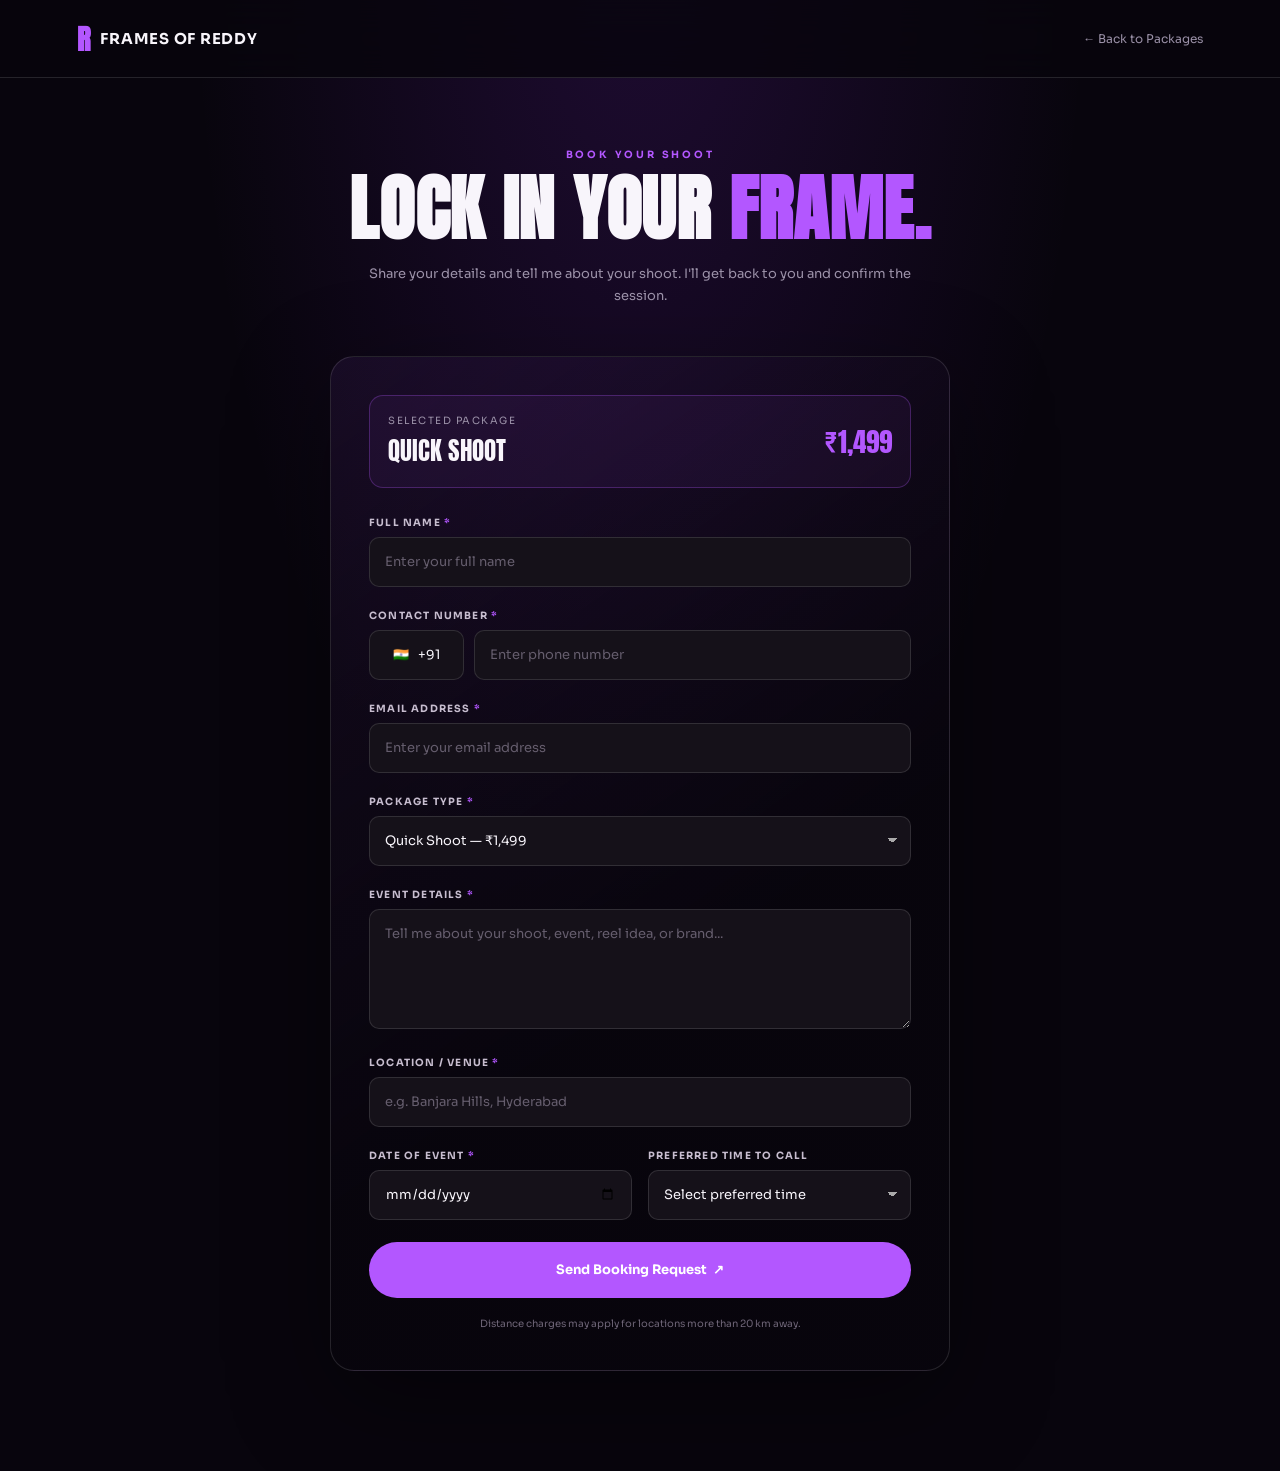
==== booking.html @ 214ef403 "Add files via upload" ====
<!DOCTYPE html>
<html lang="en">

<head>

  <meta charset="UTF-8">

  <meta
    name="viewport"
    content="width=device-width, initial-scale=1.0"
  >

  <title>Book Your Shoot — Frames of Reddy</title>

  <link rel="preconnect" href="https://fonts.googleapis.com">

  <link rel="preconnect" href="https://fonts.gstatic.com" crossorigin>

  <link
    href="https://fonts.googleapis.com/css2?family=Anton&family=Sora:wght@300;400;500;600;700&display=swap"
    rel="stylesheet"
  >


  <style>

    :root{
      --bg:#08050d;
      --card:#0d0913;
      --card2:#120c1b;

      --white:#f8f5fb;

      --muted:#9b91a8;

      --line:rgba(255,255,255,.12);

      --violet:#8a2be2;
      --violet-bright:#b357ff;

      --lilac:#d7b5ff;
    }


    *{
      box-sizing:border-box;
      margin:0;
      padding:0;
    }


    html{
      scroll-behavior:smooth;
    }


    body{
      min-height:100vh;

      background:
        radial-gradient(
          ellipse at 50% -10%,
          rgba(138,43,226,.18),
          transparent 50%
        ),
        var(--bg);

      color:var(--white);

      font-family:'Sora',sans-serif;

      -webkit-font-smoothing:antialiased;
    }


    /* ---------- HEADER ---------- */

    header{
      height:78px;

      display:flex;
      align-items:center;
      justify-content:space-between;

      padding:0 6vw;

      border-bottom:1px solid var(--line);

      background:rgba(8,5,13,.82);

      backdrop-filter:blur(18px);

      position:sticky;
      top:0;
      z-index:20;
    }


    .brand{
      display:flex;
      align-items:center;
      gap:10px;

      text-decoration:none;

      color:var(--white);

      font-weight:700;
      letter-spacing:.04em;
    }


    .brand-mark{
      font-family:'Anton',sans-serif;

      font-size:28px;

      color:var(--violet-bright);
    }


    .brand-name{
      font-size:15px;
      letter-spacing:.05em;
    }


    .back{
      color:var(--muted);

      text-decoration:none;

      font-size:12px;

      transition:.25s ease;
    }


    .back:hover{
      color:var(--white);
    }


    /* ---------- MAIN ---------- */

    main{
      width:min(900px,92%);

      margin:0 auto;

      padding:70px 0 100px;
    }


    .booking-heading{
      text-align:center;

      margin-bottom:48px;
    }


    .eyebrow{
      display:block;

      margin-bottom:14px;

      color:var(--violet-bright);

      font-size:10px;
      font-weight:700;

      letter-spacing:.28em;

      text-transform:uppercase;
    }


    h1{
      font-family:'Anton',sans-serif;

      font-size:clamp(46px,7vw,72px);

      line-height:.95;

      letter-spacing:.01em;

      text-transform:uppercase;
    }


    h1 em{
      color:var(--violet-bright);

      font-style:normal;
    }


    .booking-sub{
      max-width:580px;

      margin:20px auto 0;

      color:var(--muted);

      font-size:13px;

      line-height:1.7;
    }


    /* ---------- FORM CARD ---------- */

    .booking-card{

      width:min(620px,100%);

      margin:0 auto;

      padding:38px;

      border:1px solid var(--line);

      border-radius:24px;

      background:
        linear-gradient(
          145deg,
          rgba(179,87,255,.07),
          rgba(8,5,13,.95) 60%
        );

      box-shadow:
        0 30px 100px rgba(0,0,0,.4);
    }


    /* ---------- FORM ---------- */

    .form-group{
      margin-bottom:22px;
    }


    .form-label{
      display:block;

      margin-bottom:8px;

      color:#c7bdcf;

      font-size:10px;

      font-weight:700;

      letter-spacing:.12em;

      text-transform:uppercase;
    }


    .required{
      color:var(--violet-bright);
    }


    input,
    select,
    textarea{

      width:100%;

      border:1px solid rgba(255,255,255,.12);

      border-radius:10px;

      outline:none;

      background:#151119;

      color:var(--white);

      font-family:'Sora',sans-serif;

      font-size:13px;

      transition:
        border-color .25s ease,
        box-shadow .25s ease;
    }


    input,
    select{
      height:50px;

      padding:0 15px;
    }


    textarea{
      min-height:120px;

      padding:15px;

      resize:vertical;
    }


    input::placeholder,
    textarea::placeholder{
      color:#655d6d;
    }


    input:focus,
    select:focus,
    textarea:focus{
      border-color:var(--violet-bright);

      box-shadow:
        0 0 0 3px rgba(179,87,255,.08);
    }


    select{
      appearance:none;

      cursor:pointer;

      background-image:
        linear-gradient(45deg,transparent 50%,#aaa 50%),
        linear-gradient(135deg,#aaa 50%,transparent 50%);

      background-position:
        calc(100% - 18px) 21px,
        calc(100% - 13px) 21px;

      background-size:
        5px 5px,
        5px 5px;

      background-repeat:no-repeat;
    }


    /* ---------- PHONE ---------- */

    .phone-row{
      display:grid;

      grid-template-columns:95px 1fr;

      gap:10px;
    }


    .country-code{
      display:flex;

      align-items:center;
      justify-content:center;

      border:1px solid rgba(255,255,255,.12);

      border-radius:10px;

      background:#151119;

      color:var(--white);

      font-size:13px;
    }


    /* ---------- TWO COLUMNS ---------- */

    .two-col{

      display:grid;

      grid-template-columns:1fr 1fr;

      gap:16px;
    }


    /* ---------- PACKAGE SUMMARY ---------- */

    .package-summary{

      display:flex;

      align-items:center;

      justify-content:space-between;

      gap:20px;

      padding:18px;

      margin-bottom:28px;

      border:1px solid rgba(179,87,255,.28);

      border-radius:14px;

      background:rgba(179,87,255,.06);
    }


    .package-summary-label{

      color:var(--muted);

      font-size:10px;

      text-transform:uppercase;

      letter-spacing:.15em;
    }


    .package-summary-name{

      margin-top:5px;

      font-family:'Anton',sans-serif;

      font-size:25px;

      text-transform:uppercase;
    }


    .package-summary-price{

      color:var(--violet-bright);

      font-family:'Anton',sans-serif;

      font-size:27px;

      white-space:nowrap;
    }


    /* ---------- BUTTON ---------- */

    .submit-button{

      width:100%;

      height:56px;

      border:0;

      border-radius:999px;

      background:var(--violet-bright);

      color:#fff;

      font-family:'Sora',sans-serif;

      font-size:13px;

      font-weight:700;

      cursor:pointer;

      transition:
        transform .25s ease,
        box-shadow .25s ease,
        background .25s ease;
    }


    .submit-button:hover{

      transform:translateY(-2px);

      background:#c477ff;

      box-shadow:
        0 10px 35px rgba(179,87,255,.28);
    }


    .form-note{

      margin-top:18px;

      text-align:center;

      color:#6e6577;

      font-size:10px;

      line-height:1.6;
    }


    /* ---------- SUCCESS ---------- */

    .success{

      display:none;

      text-align:center;

      padding:30px 10px 10px;
    }


    .success-icon{

      width:60px;
      height:60px;

      margin:0 auto 20px;

      display:flex;

      align-items:center;
      justify-content:center;

      border-radius:50%;

      background:rgba(179,87,255,.12);

      border:1px solid var(--violet-bright);

      color:var(--violet-bright);

      font-size:24px;
    }


    .success h2{

      font-family:'Anton',sans-serif;

      font-size:36px;

      text-transform:uppercase;
    }


    .success p{

      max-width:430px;

      margin:12px auto 0;

      color:var(--muted);

      font-size:13px;

      line-height:1.7;
    }


    /* ---------- MOBILE ---------- */

    @media(max-width:650px){

      header{
        padding:0 5%;
      }


      main{
        padding:50px 0 70px;
      }


      .booking-card{
        padding:25px 20px;
      }


      .two-col{
        grid-template-columns:1fr;

        gap:0;
      }


      .phone-row{
        grid-template-columns:82px 1fr;
      }


      .package-summary{
        align-items:flex-start;

        flex-direction:column;

        gap:8px;
      }


      .package-summary-price{
        font-size:25px;
      }

    }

  </style>

</head>


<body>


  <!-- HEADER -->

  <header>

    <a href="index.html" class="brand">

      <span class="brand-mark">R</span>

      <span class="brand-name">
        FRAMES OF REDDY
      </span>

    </a>


    <a href="index.html#packages" class="back">
      ← Back to Packages
    </a>

  </header>



  <!-- MAIN -->

  <main>


    <div class="booking-heading">

      <span class="eyebrow">
        Book Your Shoot
      </span>

      <h1>
        Lock in your <em>frame.</em>
      </h1>

      <p class="booking-sub">
        Share your details and tell me about your shoot.
        I'll get back to you and confirm the session.
      </p>

    </div>



    <div class="booking-card">


      <!-- PACKAGE -->

      <div class="package-summary">

        <div>

          <div class="package-summary-label">
            Selected Package
          </div>

          <div
            class="package-summary-name"
            id="packageName"
          >
            Quick Shoot
          </div>

        </div>


        <div
          class="package-summary-price"
          id="packagePrice"
        >
          ₹1,499
        </div>

      </div>



      <!-- FORM -->

      <form id="bookingForm">


        <!-- FULL NAME -->

        <div class="form-group">

          <label class="form-label">
            Full Name <span class="required">*</span>
          </label>

          <input
            type="text"
            name="name"
            placeholder="Enter your full name"
            required
          >

        </div>



        <!-- PHONE -->

        <div class="form-group">

          <label class="form-label">
            Contact Number <span class="required">*</span>
          </label>


          <div class="phone-row">

            <div class="country-code">
              🇮🇳 &nbsp; +91
            </div>

            <input
              type="tel"
              name="phone"
              placeholder="Enter phone number"
              pattern="[0-9]{10}"
              required
            >

          </div>

        </div>



        <!-- EMAIL -->

        <div class="form-group">

          <label class="form-label">
            Email Address <span class="required">*</span>
          </label>

          <input
            type="email"
            name="email"
            placeholder="Enter your email address"
            required
          >

        </div>



        <!-- PACKAGE TYPE -->

        <div class="form-group">

          <label class="form-label">
            Package Type <span class="required">*</span>
          </label>

          <select
            name="package"
            id="packageSelect"
            required
          >

            <option value="quick">
              Quick Shoot — ₹1,499
            </option>

            <option value="halfday">
              Half Day — ₹4,499
            </option>

          </select>

        </div>



        <!-- EVENT DETAILS -->

        <div class="form-group">

          <label class="form-label">
            Event Details <span class="required">*</span>
          </label>

          <textarea
            name="details"
            placeholder="Tell me about your shoot, event, reel idea, or brand..."
            required
          ></textarea>

        </div>



        <!-- LOCATION -->

        <div class="form-group">

          <label class="form-label">
            Location / Venue <span class="required">*</span>
          </label>

          <input
            type="text"
            name="location"
            placeholder="e.g. Banjara Hills, Hyderabad"
            required
          >

        </div>



        <!-- DATE + TIME -->

        <div class="two-col">


          <div class="form-group">

            <label class="form-label">
              Date of Event <span class="required">*</span>
            </label>

            <input
              type="date"
              name="date"
              id="eventDate"
              required
            >

          </div>



          <div class="form-group">

            <label class="form-label">
              Preferred Time to Call
            </label>

            <select name="callTime">

              <option value="">
                Select preferred time
              </option>

              <option>
                9 AM – 12 PM
              </option>

              <option>
                12 PM – 3 PM
              </option>

              <option>
                3 PM – 6 PM
              </option>

              <option>
                6 PM – 9 PM
              </option>

            </select>

          </div>


        </div>



        <!-- SUBMIT -->

        <button
          type="submit"
          class="submit-button"
        >
          Send Booking Request&nbsp; ↗
        </button>


        <p class="form-note">
          Distance charges may apply for locations more than
          20 km away.
        </p>


      </form>



      <!-- SUCCESS -->

      <div class="success" id="successMessage">

        <div class="success-icon">
          ✓
        </div>

        <h2>
          Request Received
        </h2>

        <p>
          Thank you for reaching out.
          I'll review your shoot details and get back
          to you shortly to confirm the session.
        </p>

      </div>


    </div>

  </main>



  <script>

    /* ---------- PACKAGE FROM URL ---------- */

    const params =
      new URLSearchParams(window.location.search);

    const selectedPackage =
      params.get('package');


    const packageName =
      document.getElementById('packageName');

    const packagePrice =
      document.getElementById('packagePrice');

    const packageSelect =
      document.getElementById('packageSelect');


    if(selectedPackage === 'halfday'){

      packageName.textContent =
        'Half Day';

      packagePrice.textContent =
        '₹4,499';

      packageSelect.value =
        'halfday';

    }else{

      packageName.textContent =
        'Quick Shoot';

      packagePrice.textContent =
        '₹1,499';

      packageSelect.value =
        'quick';

    }



    /* ---------- PACKAGE SELECT CHANGE ---------- */

    packageSelect.addEventListener(
      'change',
      function(){

        if(this.value === 'halfday'){

          packageName.textContent =
            'Half Day';

          packagePrice.textContent =
            '₹4,499';

        }else{

          packageName.textContent =
            'Quick Shoot';

          packagePrice.textContent =
            '₹1,499';

        }

      }
    );



    /* ---------- MINIMUM DATE ---------- */

    const eventDate =
      document.getElementById('eventDate');

    const today =
      new Date();

    const year =
      today.getFullYear();

    const month =
      String(today.getMonth() + 1)
        .padStart(2,'0');

    const day =
      String(today.getDate())
        .padStart(2,'0');

    eventDate.min =
      `${year}-${month}-${day}`;



    /* ---------- FORM ---------- */

    const form =
  document.getElementById('bookingForm');


form.addEventListener(
  'submit',
  function(event){

    event.preventDefault();


    /* Get form values */

    const name =
      form.elements['name'].value.trim();

    const phone =
      form.elements['phone'].value.trim();

    const email =
      form.elements['email'].value.trim();

    const packageType =
      form.elements['package'].value;

    const details =
      form.elements['details'].value.trim();

    const location =
      form.elements['location'].value.trim();

    const date =
      form.elements['date'].value;

    const callTime =
      form.elements['callTime'].value;


    /* Package details */

    let packageName;
    let packagePrice;

    if(packageType === 'halfday'){

      packageName = 'Half Day';
      packagePrice = '₹4,499';

    }else{

      packageName = 'Quick Shoot';
      packagePrice = '₹1,499';

    }


    /* Format date */

    let formattedDate = date;

    if(date){

      const dateObj =
        new Date(date + 'T00:00:00');

      formattedDate =
        dateObj.toLocaleDateString(
          'en-IN',
          {
            day:'2-digit',
            month:'2-digit',
            year:'numeric'
          }
        );

    }


    /* WhatsApp message */

    const message =
`Hello Frames of Reddy!

I'd like to book a shoot.

========================
BOOKING DETAILS
========================

Name:
${name}

Contact Number:
+91 ${phone}

Email:
${email}

Package:
${packageName}

Package Price:
Rs. ${packagePrice.replace('₹', '')}

Event Date:
${formattedDate}

Preferred Time to Call:
${callTime || 'Not specified'}

Location / Venue:
${location}

Event Details:
${details}

========================

Note:
Distance charges may apply for locations more than 20 km away.

Looking forward to hearing from you!
- Frames of Reddy`;


    /* Open WhatsApp */

    const whatsappURL =
  'https://wa.me/919866488377?text=' +
  encodeURIComponent(message);

window.open(whatsappURL, '_blank');

  }
);
  </script>


</body>

</html>
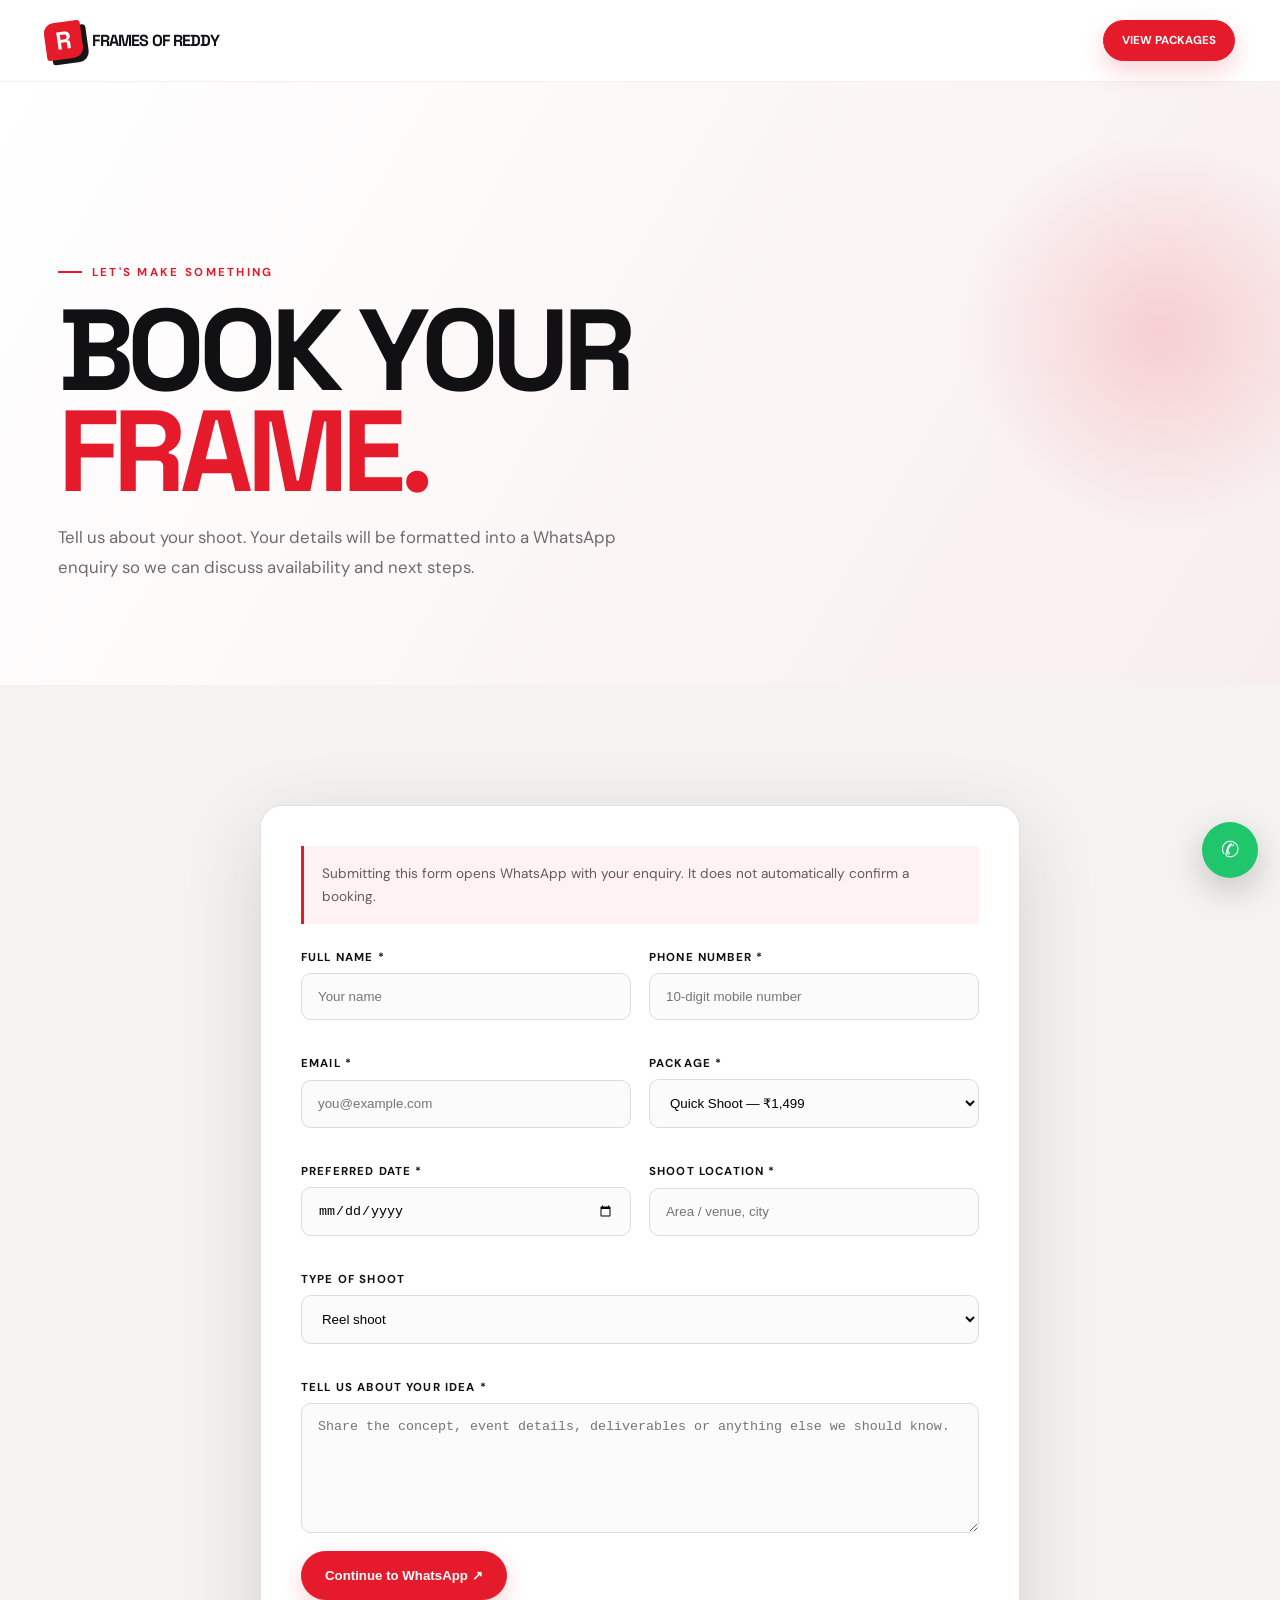
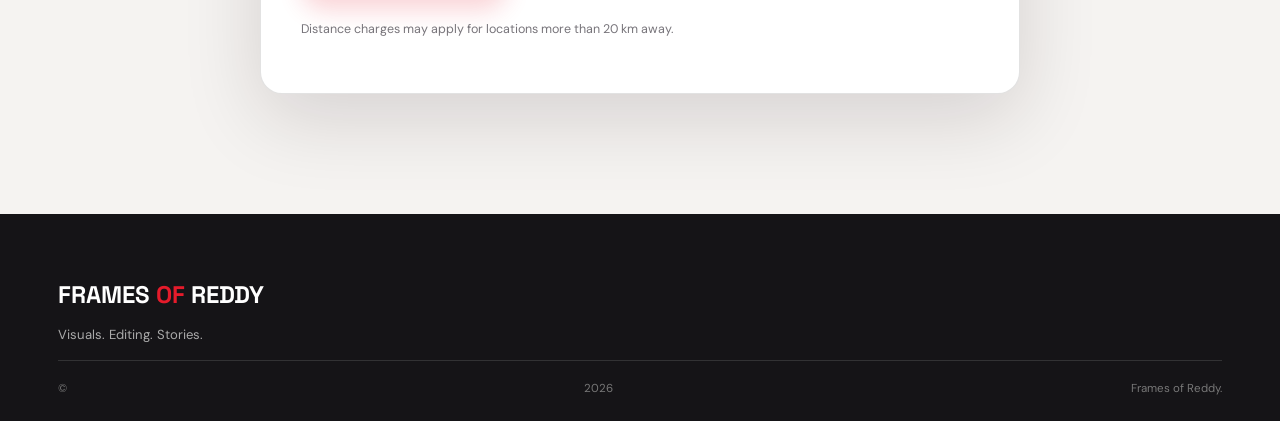
==== commit 44509ba9: "Redesign booking page to match 3D red and white site" ====
--- a/booking.html
+++ b/booking.html
@@ -1,1183 +1 @@
-<!DOCTYPE html>
-<html lang="en">
-
-<head>
-
-  <meta charset="UTF-8">
-
-  <meta
-    name="viewport"
-    content="width=device-width, initial-scale=1.0"
-  >
-
-  <title>Book Your Shoot — Frames of Reddy</title>
-
-  <link rel="preconnect" href="https://fonts.googleapis.com">
-
-  <link rel="preconnect" href="https://fonts.gstatic.com" crossorigin>
-
-  <link
-    href="https://fonts.googleapis.com/css2?family=Anton&family=Sora:wght@300;400;500;600;700&display=swap"
-    rel="stylesheet"
-  >
-
-
-  <style>
-
-    :root{
-      --bg:#08050d;
-      --card:#0d0913;
-      --card2:#120c1b;
-
-      --white:#f8f5fb;
-
-      --muted:#9b91a8;
-
-      --line:rgba(255,255,255,.12);
-
-      --violet:#8a2be2;
-      --violet-bright:#b357ff;
-
-      --lilac:#d7b5ff;
-    }
-
-
-    *{
-      box-sizing:border-box;
-      margin:0;
-      padding:0;
-    }
-
-
-    html{
-      scroll-behavior:smooth;
-    }
-
-
-    body{
-      min-height:100vh;
-
-      background:
-        radial-gradient(
-          ellipse at 50% -10%,
-          rgba(138,43,226,.18),
-          transparent 50%
-        ),
-        var(--bg);
-
-      color:var(--white);
-
-      font-family:'Sora',sans-serif;
-
-      -webkit-font-smoothing:antialiased;
-    }
-
-
-    /* ---------- HEADER ---------- */
-
-    header{
-      height:78px;
-
-      display:flex;
-      align-items:center;
-      justify-content:space-between;
-
-      padding:0 6vw;
-
-      border-bottom:1px solid var(--line);
-
-      background:rgba(8,5,13,.82);
-
-      backdrop-filter:blur(18px);
-
-      position:sticky;
-      top:0;
-      z-index:20;
-    }
-
-
-    .brand{
-      display:flex;
-      align-items:center;
-      gap:10px;
-
-      text-decoration:none;
-
-      color:var(--white);
-
-      font-weight:700;
-      letter-spacing:.04em;
-    }
-
-
-    .brand-mark{
-      font-family:'Anton',sans-serif;
-
-      font-size:28px;
-
-      color:var(--violet-bright);
-    }
-
-
-    .brand-name{
-      font-size:15px;
-      letter-spacing:.05em;
-    }
-
-
-    .back{
-      color:var(--muted);
-
-      text-decoration:none;
-
-      font-size:12px;
-
-      transition:.25s ease;
-    }
-
-
-    .back:hover{
-      color:var(--white);
-    }
-
-
-    /* ---------- MAIN ---------- */
-
-    main{
-      width:min(900px,92%);
-
-      margin:0 auto;
-
-      padding:70px 0 100px;
-    }
-
-
-    .booking-heading{
-      text-align:center;
-
-      margin-bottom:48px;
-    }
-
-
-    .eyebrow{
-      display:block;
-
-      margin-bottom:14px;
-
-      color:var(--violet-bright);
-
-      font-size:10px;
-      font-weight:700;
-
-      letter-spacing:.28em;
-
-      text-transform:uppercase;
-    }
-
-
-    h1{
-      font-family:'Anton',sans-serif;
-
-      font-size:clamp(46px,7vw,72px);
-
-      line-height:.95;
-
-      letter-spacing:.01em;
-
-      text-transform:uppercase;
-    }
-
-
-    h1 em{
-      color:var(--violet-bright);
-
-      font-style:normal;
-    }
-
-
-    .booking-sub{
-      max-width:580px;
-
-      margin:20px auto 0;
-
-      color:var(--muted);
-
-      font-size:13px;
-
-      line-height:1.7;
-    }
-
-
-    /* ---------- FORM CARD ---------- */
-
-    .booking-card{
-
-      width:min(620px,100%);
-
-      margin:0 auto;
-
-      padding:38px;
-
-      border:1px solid var(--line);
-
-      border-radius:24px;
-
-      background:
-        linear-gradient(
-          145deg,
-          rgba(179,87,255,.07),
-          rgba(8,5,13,.95) 60%
-        );
-
-      box-shadow:
-        0 30px 100px rgba(0,0,0,.4);
-    }
-
-
-    /* ---------- FORM ---------- */
-
-    .form-group{
-      margin-bottom:22px;
-    }
-
-
-    .form-label{
-      display:block;
-
-      margin-bottom:8px;
-
-      color:#c7bdcf;
-
-      font-size:10px;
-
-      font-weight:700;
-
-      letter-spacing:.12em;
-
-      text-transform:uppercase;
-    }
-
-
-    .required{
-      color:var(--violet-bright);
-    }
-
-
-    input,
-    select,
-    textarea{
-
-      width:100%;
-
-      border:1px solid rgba(255,255,255,.12);
-
-      border-radius:10px;
-
-      outline:none;
-
-      background:#151119;
-
-      color:var(--white);
-
-      font-family:'Sora',sans-serif;
-
-      font-size:13px;
-
-      transition:
-        border-color .25s ease,
-        box-shadow .25s ease;
-    }
-
-
-    input,
-    select{
-      height:50px;
-
-      padding:0 15px;
-    }
-
-
-    textarea{
-      min-height:120px;
-
-      padding:15px;
-
-      resize:vertical;
-    }
-
-
-    input::placeholder,
-    textarea::placeholder{
-      color:#655d6d;
-    }
-
-
-    input:focus,
-    select:focus,
-    textarea:focus{
-      border-color:var(--violet-bright);
-
-      box-shadow:
-        0 0 0 3px rgba(179,87,255,.08);
-    }
-
-
-    select{
-      appearance:none;
-
-      cursor:pointer;
-
-      background-image:
-        linear-gradient(45deg,transparent 50%,#aaa 50%),
-        linear-gradient(135deg,#aaa 50%,transparent 50%);
-
-      background-position:
-        calc(100% - 18px) 21px,
-        calc(100% - 13px) 21px;
-
-      background-size:
-        5px 5px,
-        5px 5px;
-
-      background-repeat:no-repeat;
-    }
-
-
-    /* ---------- PHONE ---------- */
-
-    .phone-row{
-      display:grid;
-
-      grid-template-columns:95px 1fr;
-
-      gap:10px;
-    }
-
-
-    .country-code{
-      display:flex;
-
-      align-items:center;
-      justify-content:center;
-
-      border:1px solid rgba(255,255,255,.12);
-
-      border-radius:10px;
-
-      background:#151119;
-
-      color:var(--white);
-
-      font-size:13px;
-    }
-
-
-    /* ---------- TWO COLUMNS ---------- */
-
-    .two-col{
-
-      display:grid;
-
-      grid-template-columns:1fr 1fr;
-
-      gap:16px;
-    }
-
-
-    /* ---------- PACKAGE SUMMARY ---------- */
-
-    .package-summary{
-
-      display:flex;
-
-      align-items:center;
-
-      justify-content:space-between;
-
-      gap:20px;
-
-      padding:18px;
-
-      margin-bottom:28px;
-
-      border:1px solid rgba(179,87,255,.28);
-
-      border-radius:14px;
-
-      background:rgba(179,87,255,.06);
-    }
-
-
-    .package-summary-label{
-
-      color:var(--muted);
-
-      font-size:10px;
-
-      text-transform:uppercase;
-
-      letter-spacing:.15em;
-    }
-
-
-    .package-summary-name{
-
-      margin-top:5px;
-
-      font-family:'Anton',sans-serif;
-
-      font-size:25px;
-
-      text-transform:uppercase;
-    }
-
-
-    .package-summary-price{
-
-      color:var(--violet-bright);
-
-      font-family:'Anton',sans-serif;
-
-      font-size:27px;
-
-      white-space:nowrap;
-    }
-
-
-    /* ---------- BUTTON ---------- */
-
-    .submit-button{
-
-      width:100%;
-
-      height:56px;
-
-      border:0;
-
-      border-radius:999px;
-
-      background:var(--violet-bright);
-
-      color:#fff;
-
-      font-family:'Sora',sans-serif;
-
-      font-size:13px;
-
-      font-weight:700;
-
-      cursor:pointer;
-
-      transition:
-        transform .25s ease,
-        box-shadow .25s ease,
-        background .25s ease;
-    }
-
-
-    .submit-button:hover{
-
-      transform:translateY(-2px);
-
-      background:#c477ff;
-
-      box-shadow:
-        0 10px 35px rgba(179,87,255,.28);
-    }
-
-
-    .form-note{
-
-      margin-top:18px;
-
-      text-align:center;
-
-      color:#6e6577;
-
-      font-size:10px;
-
-      line-height:1.6;
-    }
-
-
-    /* ---------- SUCCESS ---------- */
-
-    .success{
-
-      display:none;
-
-      text-align:center;
-
-      padding:30px 10px 10px;
-    }
-
-
-    .success-icon{
-
-      width:60px;
-      height:60px;
-
-      margin:0 auto 20px;
-
-      display:flex;
-
-      align-items:center;
-      justify-content:center;
-
-      border-radius:50%;
-
-      background:rgba(179,87,255,.12);
-
-      border:1px solid var(--violet-bright);
-
-      color:var(--violet-bright);
-
-      font-size:24px;
-    }
-
-
-    .success h2{
-
-      font-family:'Anton',sans-serif;
-
-      font-size:36px;
-
-      text-transform:uppercase;
-    }
-
-
-    .success p{
-
-      max-width:430px;
-
-      margin:12px auto 0;
-
-      color:var(--muted);
-
-      font-size:13px;
-
-      line-height:1.7;
-    }
-
-
-    /* ---------- MOBILE ---------- */
-
-    @media(max-width:650px){
-
-      header{
-        padding:0 5%;
-      }
-
-
-      main{
-        padding:50px 0 70px;
-      }
-
-
-      .booking-card{
-        padding:25px 20px;
-      }
-
-
-      .two-col{
-        grid-template-columns:1fr;
-
-        gap:0;
-      }
-
-
-      .phone-row{
-        grid-template-columns:82px 1fr;
-      }
-
-
-      .package-summary{
-        align-items:flex-start;
-
-        flex-direction:column;
-
-        gap:8px;
-      }
-
-
-      .package-summary-price{
-        font-size:25px;
-      }
-
-    }
-
-  </style>
-
-</head>
-
-
-<body>
-
-
-  <!-- HEADER -->
-
-  <header>
-
-    <a href="index.html" class="brand">
-
-      <span class="brand-mark">R</span>
-
-      <span class="brand-name">
-        FRAMES OF REDDY
-      </span>
-
-    </a>
-
-
-    <a href="index.html#packages" class="back">
-      ← Back to Packages
-    </a>
-
-  </header>
-
-
-
-  <!-- MAIN -->
-
-  <main>
-
-
-    <div class="booking-heading">
-
-      <span class="eyebrow">
-        Book Your Shoot
-      </span>
-
-      <h1>
-        Lock in your <em>frame.</em>
-      </h1>
-
-      <p class="booking-sub">
-        Share your details and tell me about your shoot.
-        I'll get back to you and confirm the session.
-      </p>
-
-    </div>
-
-
-
-    <div class="booking-card">
-
-
-      <!-- PACKAGE -->
-
-      <div class="package-summary">
-
-        <div>
-
-          <div class="package-summary-label">
-            Selected Package
-          </div>
-
-          <div
-            class="package-summary-name"
-            id="packageName"
-          >
-            Quick Shoot
-          </div>
-
-        </div>
-
-
-        <div
-          class="package-summary-price"
-          id="packagePrice"
-        >
-          ₹1,499
-        </div>
-
-      </div>
-
-
-
-      <!-- FORM -->
-
-      <form id="bookingForm">
-
-
-        <!-- FULL NAME -->
-
-        <div class="form-group">
-
-          <label class="form-label">
-            Full Name <span class="required">*</span>
-          </label>
-
-          <input
-            type="text"
-            name="name"
-            placeholder="Enter your full name"
-            required
-          >
-
-        </div>
-
-
-
-        <!-- PHONE -->
-
-        <div class="form-group">
-
-          <label class="form-label">
-            Contact Number <span class="required">*</span>
-          </label>
-
-
-          <div class="phone-row">
-
-            <div class="country-code">
-              🇮🇳 &nbsp; +91
-            </div>
-
-            <input
-              type="tel"
-              name="phone"
-              placeholder="Enter phone number"
-              pattern="[0-9]{10}"
-              required
-            >
-
-          </div>
-
-        </div>
-
-
-
-        <!-- EMAIL -->
-
-        <div class="form-group">
-
-          <label class="form-label">
-            Email Address <span class="required">*</span>
-          </label>
-
-          <input
-            type="email"
-            name="email"
-            placeholder="Enter your email address"
-            required
-          >
-
-        </div>
-
-
-
-        <!-- PACKAGE TYPE -->
-
-        <div class="form-group">
-
-          <label class="form-label">
-            Package Type <span class="required">*</span>
-          </label>
-
-          <select
-            name="package"
-            id="packageSelect"
-            required
-          >
-
-            <option value="quick">
-              Quick Shoot — ₹1,499
-            </option>
-
-            <option value="halfday">
-              Half Day — ₹4,499
-            </option>
-
-          </select>
-
-        </div>
-
-
-
-        <!-- EVENT DETAILS -->
-
-        <div class="form-group">
-
-          <label class="form-label">
-            Event Details <span class="required">*</span>
-          </label>
-
-          <textarea
-            name="details"
-            placeholder="Tell me about your shoot, event, reel idea, or brand..."
-            required
-          ></textarea>
-
-        </div>
-
-
-
-        <!-- LOCATION -->
-
-        <div class="form-group">
-
-          <label class="form-label">
-            Location / Venue <span class="required">*</span>
-          </label>
-
-          <input
-            type="text"
-            name="location"
-            placeholder="e.g. Banjara Hills, Hyderabad"
-            required
-          >
-
-        </div>
-
-
-
-        <!-- DATE + TIME -->
-
-        <div class="two-col">
-
-
-          <div class="form-group">
-
-            <label class="form-label">
-              Date of Event <span class="required">*</span>
-            </label>
-
-            <input
-              type="date"
-              name="date"
-              id="eventDate"
-              required
-            >
-
-          </div>
-
-
-
-          <div class="form-group">
-
-            <label class="form-label">
-              Preferred Time to Call
-            </label>
-
-            <select name="callTime">
-
-              <option value="">
-                Select preferred time
-              </option>
-
-              <option>
-                9 AM – 12 PM
-              </option>
-
-              <option>
-                12 PM – 3 PM
-              </option>
-
-              <option>
-                3 PM – 6 PM
-              </option>
-
-              <option>
-                6 PM – 9 PM
-              </option>
-
-            </select>
-
-          </div>
-
-
-        </div>
-
-
-
-        <!-- SUBMIT -->
-
-        <button
-          type="submit"
-          class="submit-button"
-        >
-          Send Booking Request&nbsp; ↗
-        </button>
-
-
-        <p class="form-note">
-          Distance charges may apply for locations more than
-          20 km away.
-        </p>
-
-
-      </form>
-
-
-
-      <!-- SUCCESS -->
-
-      <div class="success" id="successMessage">
-
-        <div class="success-icon">
-          ✓
-        </div>
-
-        <h2>
-          Request Received
-        </h2>
-
-        <p>
-          Thank you for reaching out.
-          I'll review your shoot details and get back
-          to you shortly to confirm the session.
-        </p>
-
-      </div>
-
-
-    </div>
-
-  </main>
-
-
-
-  <script>
-
-    /* ---------- PACKAGE FROM URL ---------- */
-
-    const params =
-      new URLSearchParams(window.location.search);
-
-    const selectedPackage =
-      params.get('package');
-
-
-    const packageName =
-      document.getElementById('packageName');
-
-    const packagePrice =
-      document.getElementById('packagePrice');
-
-    const packageSelect =
-      document.getElementById('packageSelect');
-
-
-    if(selectedPackage === 'halfday'){
-
-      packageName.textContent =
-        'Half Day';
-
-      packagePrice.textContent =
-        '₹4,499';
-
-      packageSelect.value =
-        'halfday';
-
-    }else{
-
-      packageName.textContent =
-        'Quick Shoot';
-
-      packagePrice.textContent =
-        '₹1,499';
-
-      packageSelect.value =
-        'quick';
-
-    }
-
-
-
-    /* ---------- PACKAGE SELECT CHANGE ---------- */
-
-    packageSelect.addEventListener(
-      'change',
-      function(){
-
-        if(this.value === 'halfday'){
-
-          packageName.textContent =
-            'Half Day';
-
-          packagePrice.textContent =
-            '₹4,499';
-
-        }else{
-
-          packageName.textContent =
-            'Quick Shoot';
-
-          packagePrice.textContent =
-            '₹1,499';
-
-        }
-
-      }
-    );
-
-
-
-    /* ---------- MINIMUM DATE ---------- */
-
-    const eventDate =
-      document.getElementById('eventDate');
-
-    const today =
-      new Date();
-
-    const year =
-      today.getFullYear();
-
-    const month =
-      String(today.getMonth() + 1)
-        .padStart(2,'0');
-
-    const day =
-      String(today.getDate())
-        .padStart(2,'0');
-
-    eventDate.min =
-      `${year}-${month}-${day}`;
-
-
-
-    /* ---------- FORM ---------- */
-
-    const form =
-  document.getElementById('bookingForm');
-
-
-form.addEventListener(
-  'submit',
-  function(event){
-
-    event.preventDefault();
-
-
-    /* Get form values */
-
-    const name =
-      form.elements['name'].value.trim();
-
-    const phone =
-      form.elements['phone'].value.trim();
-
-    const email =
-      form.elements['email'].value.trim();
-
-    const packageType =
-      form.elements['package'].value;
-
-    const details =
-      form.elements['details'].value.trim();
-
-    const location =
-      form.elements['location'].value.trim();
-
-    const date =
-      form.elements['date'].value;
-
-    const callTime =
-      form.elements['callTime'].value;
-
-
-    /* Package details */
-
-    let packageName;
-    let packagePrice;
-
-    if(packageType === 'halfday'){
-
-      packageName = 'Half Day';
-      packagePrice = '₹4,499';
-
-    }else{
-
-      packageName = 'Quick Shoot';
-      packagePrice = '₹1,499';
-
-    }
-
-
-    /* Format date */
-
-    let formattedDate = date;
-
-    if(date){
-
-      const dateObj =
-        new Date(date + 'T00:00:00');
-
-      formattedDate =
-        dateObj.toLocaleDateString(
-          'en-IN',
-          {
-            day:'2-digit',
-            month:'2-digit',
-            year:'numeric'
-          }
-        );
-
-    }
-
-
-    /* WhatsApp message */
-
-    const message =
-`Hello Frames of Reddy!
-
-I'd like to book a shoot.
-
-========================
-BOOKING DETAILS
-========================
-
-Name:
-${name}
-
-Contact Number:
-+91 ${phone}
-
-Email:
-${email}
-
-Package:
-${packageName}
-
-Package Price:
-Rs. ${packagePrice.replace('₹', '')}
-
-Event Date:
-${formattedDate}
-
-Preferred Time to Call:
-${callTime || 'Not specified'}
-
-Location / Venue:
-${location}
-
-Event Details:
-${details}
-
-========================
-
-Note:
-Distance charges may apply for locations more than 20 km away.
-
-Looking forward to hearing from you!
-- Frames of Reddy`;
-
-
-    /* Open WhatsApp */
-
-    const whatsappURL =
-  'https://wa.me/919866488377?text=' +
-  encodeURIComponent(message);
-
-window.open(whatsappURL, '_blank');
-
-  }
-);
-  </script>
-
-
-</body>
-
-</html>+<!doctype html><html lang="en"><head><meta charset="utf-8"><meta name="viewport" content="width=device-width,initial-scale=1"><meta name="theme-color" content="#e51b2b"><title>Book a Shoot | Frames of Reddy</title><link rel="stylesheet" href="assets/site.css"><script defer src="assets/site.js"></script></head><body><header class="site-header"><div class="nav-wrap"><a class="brand" href="index.html"><span class="brand-mark">R</span><span>FRAMES OF REDDY</span></a><a class="btn nav-cta" href="packages.html">VIEW PACKAGES</a></div></header><main class="page-main"><section class="page-hero"><div class="container"><span class="eyebrow">Let's make something</span><h1>BOOK YOUR<br><span class="red">FRAME.</span></h1><p>Tell us about your shoot. Your details will be formatted into a WhatsApp enquiry so we can discuss availability and next steps.</p></div></section><section class="section soft"><div class="container"><div class="form-card"><div class="notice" style="margin-bottom:26px">Submitting this form opens WhatsApp with your enquiry. It does not automatically confirm a booking.</div><form id="bookingForm"><div class="form-grid"><div class="field"><label for="name">Full name *</label><input id="name" name="name" required autocomplete="name" placeholder="Your name"></div><div class="field"><label for="phone">Phone number *</label><input id="phone" name="phone" type="tel" pattern="[0-9]{10}" required placeholder="10-digit mobile number"></div><div class="field"><label for="email">Email *</label><input id="email" name="email" type="email" required placeholder="you@example.com"></div><div class="field"><label for="package">Package *</label><select id="package" name="package" required><option value="quick">Quick Shoot — ₹1,499</option><option value="halfday">Half Day — ₹4,499</option><option value="custom">Custom enquiry</option></select></div><div class="field"><label for="date">Preferred date *</label><input id="date" name="date" type="date" required></div><div class="field"><label for="location">Shoot location *</label><input id="location" name="location" required placeholder="Area / venue, city"></div><div class="field full"><label for="type">Type of shoot</label><select id="type" name="type"><option>Reel shoot</option><option>Photography</option><option>Videography</option><option>Event coverage</option><option>Editing</option><option>Other / custom</option></select></div><div class="field full"><label for="details">Tell us about your idea *</label><textarea id="details" name="details" required placeholder="Share the concept, event details, deliverables or anything else we should know."></textarea></div></div><button class="btn" type="submit">Continue to WhatsApp ↗</button><p class="muted" style="font-size:.78rem;margin-top:18px">Distance charges may apply for locations more than 20 km away.</p></form></div></div></section></main><footer class="site-footer"><div class="container"><div class="footer-brand">FRAMES <span>OF</span> REDDY</div><p>Visuals. Editing. Stories.</p><div class="copyright">© <span data-year>2026</span> Frames of Reddy.</div></div></footer><a class="whatsapp-float" href="https://wa.me/919866488377" aria-label="WhatsApp">✆</a></body></html>
--- a/assets/site.css
+++ b/assets/site.css
@@ -0,0 +1,11 @@
+@import url('https://fonts.googleapis.com/css2?family=DM+Sans:wght@400;500;600;700&family=Space+Grotesk:wght@400;500;600;700&display=swap');
+:root{--red:#e51b2b;--ink:#111114;--paper:#fff;--soft:#f5f3f1;--muted:#77747a;--line:rgba(17,17,20,.12);--dark:#171619;--ease:cubic-bezier(.22,.8,.22,1);--shadow:0 24px 80px rgba(25,10,12,.14)}
+*{box-sizing:border-box}html{scroll-behavior:smooth}body{margin:0;background:#fff;color:var(--ink);font-family:'DM Sans',sans-serif;overflow-x:hidden;-webkit-font-smoothing:antialiased}a{color:inherit;text-decoration:none}img{max-width:100%;display:block}h1,h2,h3,.brand,.display{font-family:'Space Grotesk',sans-serif;letter-spacing:-.055em}h1{font-size:clamp(3.6rem,9vw,8.8rem);line-height:.88}h2{font-size:clamp(2.5rem,6vw,5.5rem);line-height:.94}h3{font-size:1.5rem}.red{color:var(--red)}.container{width:min(1240px,calc(100% - 9vw));margin:auto}.eyebrow{font-size:.72rem;text-transform:uppercase;letter-spacing:.2em;font-weight:700;color:var(--red);display:inline-flex;align-items:center;gap:10px}.eyebrow:before{content:"";width:24px;height:2px;background:currentColor}.muted{color:var(--muted);line-height:1.8}.btn{display:inline-flex;align-items:center;justify-content:center;padding:16px 23px;border-radius:100px;background:var(--red);color:#fff;font-size:.83rem;font-weight:700;border:1px solid var(--red);transition:.35s var(--ease);box-shadow:0 10px 25px #e51b2b30}.btn:hover{transform:translateY(-4px);box-shadow:0 18px 34px #e51b2b40;background:#c91423}.btn.outline{background:transparent;color:var(--ink);border-color:var(--line);box-shadow:none}.btn.white{background:white;color:var(--ink);border-color:white}
+.site-header{height:82px;position:fixed;inset:0 0 auto;z-index:1000;display:flex;align-items:center;background:#ffffffd9;backdrop-filter:blur(18px);border-bottom:1px solid #11111110;transition:.3s}.site-header.scrolled{height:68px;box-shadow:0 8px 35px #0000000f}.nav-wrap{display:flex;align-items:center;justify-content:space-between;width:min(1380px,calc(100% - 7vw));margin:auto}.brand{display:flex;align-items:center;gap:10px;font-size:1rem;font-weight:700}.brand-mark{width:37px;height:37px;display:grid;place-items:center;background:var(--red);color:white;font-size:1.55rem;transform:rotate(-8deg);border-radius:10px 3px;box-shadow:5px 5px 0 #171619}.nav-links{display:flex;align-items:center;gap:clamp(16px,2.5vw,36px)}.nav-links a{font-size:.75rem;font-weight:700;color:#55515a;padding:10px 0;position:relative}.nav-links a:hover,.nav-links a.active{color:var(--red)}.nav-links a:after{content:"";position:absolute;left:0;bottom:3px;width:0;height:2px;background:var(--red);transition:.3s}.nav-links a:hover:after,.nav-links a.active:after{width:100%}.nav-cta{padding:12px 18px;font-size:.72rem}.menu-toggle{display:none;width:44px;height:44px;border:1px solid var(--line);border-radius:50%;background:white}
+.hero{min-height:100svh;padding:150px 0 70px;display:flex;align-items:center;overflow:hidden;background:linear-gradient(120deg,#fff 0%,#fff 52%,#f8eeee 100%);position:relative}.hero:before{content:"";position:absolute;width:650px;height:650px;border-radius:50%;right:-170px;top:8%;background:radial-gradient(circle,#e51b2b26,transparent 68%)}.hero-grid{display:grid;grid-template-columns:1.05fr .95fr;gap:2vw;align-items:center;position:relative;z-index:2}.hero-copy{z-index:4}.hero h1{margin:24px 0}.outline-text{-webkit-text-stroke:1.5px var(--ink);color:transparent}.hero-copy .lead{max-width:480px;font-size:1.05rem;line-height:1.8;color:#66616a;margin-bottom:30px}.hero-actions{display:flex;gap:12px;flex-wrap:wrap}.hero-meta{display:flex;gap:26px;margin-top:52px;color:#777;font-size:.72rem;text-transform:uppercase;letter-spacing:.12em}.hero-meta strong{display:block;color:var(--ink);font-size:.95rem;letter-spacing:0;margin-bottom:5px}.hero-art{height:590px;position:relative;perspective:1300px;display:grid;place-items:center}.orb{position:absolute;width:380px;height:380px;border-radius:50%;background:radial-gradient(circle at 35% 28%,#ff9aa2,#e51b2b 34%,#8d0b19 72%,#28060b);box-shadow:inset -25px -30px 60px #0005,0 50px 100px #e51b2b3b;transform:translate(20px,5px) rotateX(14deg);animation:orbFloat 8s ease-in-out infinite}.frame3d{position:absolute;width:min(370px,75%);aspect-ratio:4/5;background:#fff;padding:12px 12px 42px;box-shadow:0 35px 75px #0004;transform-style:preserve-3d;transition:transform .5s var(--ease)}.frame3d img{width:100%;height:100%;object-fit:cover}.frame3d.one{transform:translate(-54px,-15px) rotateY(-18deg) rotateZ(-10deg);z-index:3}.frame3d.two{transform:translate(70px,35px) rotateY(-24deg) rotateZ(9deg) scale(.88);z-index:2}.frame3d.three{transform:translate(0,80px) rotateY(-12deg) rotateZ(2deg) scale(.76);z-index:1;opacity:.75}.hero-art:hover .frame3d.one{transform:translate(-45px,-30px) rotateY(-8deg) rotateZ(-7deg) translateZ(40px)}.hero-art:hover .frame3d.two{transform:translate(90px,35px) rotateY(-12deg) rotateZ(12deg) scale(.9) translateZ(20px)}.floating-label{position:absolute;z-index:5;right:2%;bottom:11%;background:#fff;padding:14px 18px;box-shadow:var(--shadow);font-size:.7rem;text-transform:uppercase;letter-spacing:.15em;font-weight:700;transform:rotate(5deg)}.floating-label b{color:var(--red)}@keyframes orbFloat{0%,100%{transform:translate(20px,5px) rotateX(14deg)}50%{transform:translate(20px,-16px) rotateX(20deg) rotateZ(4deg)}}
+.ticker{background:var(--red);color:white;overflow:hidden;white-space:nowrap;padding:17px 0;font-family:'Space Grotesk';font-weight:700;letter-spacing:.12em;text-transform:uppercase}.ticker-track{display:inline-flex;gap:38px;animation:ticker 28s linear infinite}.ticker span:after{content:"✳";margin-left:38px}@keyframes ticker{to{transform:translateX(-50%)}}
+.section{padding:120px 0}.section.soft{background:var(--soft)}.section.dark{background:var(--dark);color:white}.section-head{display:flex;justify-content:space-between;align-items:end;gap:30px;margin-bottom:55px}.section-head h2{max-width:780px;margin:18px 0 0}.section-head p{max-width:370px;margin:0 0 4px}.cards{display:grid;grid-template-columns:repeat(3,1fr);gap:18px}.service-card,.project-card,.price-card{position:relative;border:1px solid var(--line);background:white;overflow:hidden;transition:transform .4s var(--ease),box-shadow .4s,border-color .4s;transform-style:preserve-3d}.service-card{min-height:300px;padding:30px;border-radius:18px;display:flex;flex-direction:column;justify-content:space-between}.service-card:hover,.project-card:hover,.price-card:hover{transform:translateY(-8px);box-shadow:var(--shadow);border-color:#e51b2b55}.service-number{font-family:'Space Grotesk';font-size:.8rem;color:var(--red);font-weight:700}.service-icon{width:56px;height:56px;border-radius:17px;background:#fff0f1;color:var(--red);display:grid;place-items:center;font-size:1.5rem}.service-card h3{margin:24px 0 10px}.service-card p{color:var(--muted);line-height:1.7;margin:0;font-size:.9rem}.project-grid{display:grid;grid-template-columns:1.15fr .85fr;gap:20px}.project-card{border-radius:18px;min-height:430px;background:#ddd}.project-card img{width:100%;height:100%;object-fit:cover;transition:transform .8s var(--ease)}.project-card:hover img{transform:scale(1.06)}.project-overlay{position:absolute;inset:0;background:linear-gradient(0deg,#000b,transparent 65%);display:flex;align-items:end;padding:28px;color:white}.project-overlay small{display:block;color:#ffb7bd;text-transform:uppercase;letter-spacing:.16em;font-size:.65rem;margin-bottom:8px}.project-overlay h3{font-size:2rem;margin:0}.project-stack{display:grid;gap:20px}.project-stack .project-card{min-height:205px}.split{display:grid;grid-template-columns:1fr 1fr;gap:70px;align-items:center}.image-panel{perspective:1000px}.image-panel img{width:100%;height:520px;object-fit:cover;border-radius:16px;box-shadow:25px 25px 0 #f3d9dc;transform:rotateY(-5deg) rotateX(2deg);transition:.6s}.image-panel:hover img{transform:none}.price-grid{display:grid;grid-template-columns:repeat(2,1fr);gap:22px;max-width:950px;margin:auto}.price-card{border-radius:22px;padding:36px;display:flex;flex-direction:column;min-height:500px}.price-card.featured{background:var(--dark);color:white;border-color:var(--dark);transform:translateY(-12px)}.price-card .price{font-family:'Space Grotesk';font-size:3.8rem;font-weight:700;letter-spacing:-.07em;margin:25px 0}.price-card .price small{font-size:.9rem;letter-spacing:0;color:var(--muted)}.price-card ul{padding:0;list-style:none;display:grid;gap:15px;margin:0 0 35px}.price-card li:before{content:"✓";color:var(--red);font-weight:700;margin-right:12px}.price-card .btn{margin-top:auto}.cta-band{background:var(--red);color:white;padding:75px 0;position:relative;overflow:hidden}.cta-inner{display:flex;align-items:center;justify-content:space-between;gap:30px;position:relative;z-index:2}.cta-inner h2{font-size:clamp(2.8rem,6vw,5.5rem);max-width:800px;margin:0}.page-hero{padding:175px 0 85px;background:linear-gradient(120deg,#fff,#f8eeee);position:relative;overflow:hidden}.page-hero:after{content:"";position:absolute;width:400px;height:400px;border-radius:50%;background:radial-gradient(circle,#e51b2b29,transparent 70%);right:-80px;top:50px}.page-hero .container{position:relative;z-index:1}.page-hero h1{font-size:clamp(3.6rem,9vw,7.5rem);margin:20px 0}.page-hero p{max-width:560px;font-size:1.05rem;color:#6f6a70;line-height:1.8}.feature-list{border-top:1px solid var(--line);margin-top:28px}.feature{padding:18px 0;border-bottom:1px solid var(--line);display:flex;justify-content:space-between;font-weight:700}.feature span:last-child{color:var(--red)}.service-detail{display:grid;grid-template-columns:.4fr 1fr;gap:35px;padding:36px 0;border-top:1px solid var(--line)}.service-detail:last-child{border-bottom:1px solid var(--line)}.service-detail .num{color:var(--red)}.service-detail h3{font-size:2.3rem;margin-bottom:10px}.service-detail p{max-width:620px;color:var(--muted);line-height:1.8}.portfolio-grid{display:grid;grid-template-columns:repeat(3,1fr);gap:18px}.portfolio-item{aspect-ratio:4/5;border-radius:16px;overflow:hidden;position:relative;background:#eee}.portfolio-item img{width:100%;height:100%;object-fit:cover;transition:transform .7s}.portfolio-item:hover img{transform:scale(1.07)}.portfolio-item .tag{position:absolute;left:14px;bottom:14px;background:white;padding:9px 12px;border-radius:100px;font-size:.7rem;font-weight:700}.form-card{max-width:760px;margin:auto;padding:40px;border-radius:22px;border:1px solid var(--line);box-shadow:var(--shadow);background:white}.form-grid{display:grid;grid-template-columns:1fr 1fr;gap:18px}.field{display:grid;gap:8px;margin-bottom:18px}.field.full{grid-column:1/-1}.field label{font-size:.72rem;font-weight:700;text-transform:uppercase;letter-spacing:.1em}.field input,.field select,.field textarea{width:100%;border:1px solid #dedadd;background:#fcfbfb;padding:15px 16px;border-radius:10px;outline:none;transition:.2s}.field textarea{min-height:130px;resize:vertical}.field input:focus,.field select:focus,.field textarea:focus{border-color:var(--red);box-shadow:0 0 0 3px #e51b2b14}.notice{background:#fff2f3;border-left:3px solid var(--red);padding:16px 18px;color:#6c5558;font-size:.85rem;line-height:1.7}.contact-grid{display:grid;grid-template-columns:repeat(3,1fr);gap:15px}.contact-card{padding:25px;border:1px solid var(--line);border-radius:16px;transition:.3s}.contact-card:hover{transform:translateY(-5px);border-color:var(--red);box-shadow:var(--shadow)}.contact-card small{display:block;color:var(--red);font-weight:700;letter-spacing:.14em;text-transform:uppercase;margin-bottom:12px}.contact-card strong{font-size:1rem;overflow-wrap:anywhere}
+.site-footer{background:#151417;color:white;padding:65px 0 25px}.footer-grid{display:grid;grid-template-columns:1.5fr 1fr 1fr 1fr;gap:40px;padding-bottom:45px}.footer-brand{font-family:'Space Grotesk';font-size:1.5rem;font-weight:700}.footer-brand span{color:var(--red)}.site-footer p,.site-footer a{color:#aaa;font-size:.82rem;line-height:1.8}.site-footer h4{font-size:.75rem;text-transform:uppercase;letter-spacing:.15em;margin:4px 0 18px}.footer-links{display:grid;gap:7px}.footer-links a:hover{color:white}.copyright{border-top:1px solid #ffffff20;padding-top:20px;display:flex;justify-content:space-between;gap:15px;color:#777;font-size:.72rem}.whatsapp-float{position:fixed;right:22px;bottom:22px;z-index:900;width:56px;height:56px;border-radius:50%;display:grid;place-items:center;background:#20c66b;color:white;font-size:1.35rem;box-shadow:0 12px 35px #0003;transition:.25s}.whatsapp-float:hover{transform:translateY(-5px) scale(1.05)}.reveal{opacity:0;transform:translateY(28px);transition:opacity .8s var(--ease),transform .8s var(--ease)}.reveal.visible{opacity:1;transform:none}.page-main{padding-top:82px}.not-found{text-align:center;padding:180px 0}.not-found h1{font-size:10rem}
+@media(max-width:900px){.nav-links{gap:14px}.nav-links a{font-size:.68rem}.nav-cta{display:none}.hero-grid{grid-template-columns:1fr 1fr}.hero-art{height:470px}.cards{grid-template-columns:repeat(2,1fr)}.portfolio-grid{grid-template-columns:repeat(2,1fr)}.footer-grid{grid-template-columns:repeat(2,1fr)}}
+@media(max-width:680px){.site-header{height:70px}.nav-wrap{width:calc(100% - 36px)}.menu-toggle{display:block}.nav-links{position:absolute;left:0;right:0;top:69px;padding:15px 22px 25px;background:white;display:flex;flex-direction:column;align-items:stretch;gap:0;border-bottom:1px solid var(--line);box-shadow:0 20px 30px #0001;opacity:0;visibility:hidden;transform:translateY(-10px);transition:.25s}.nav-links.open{opacity:1;visibility:visible;transform:none}.nav-links a{padding:14px 0;border-bottom:1px solid var(--line);font-size:.82rem}.nav-links a:after{display:none}.container{width:calc(100% - 38px)}.hero{padding:125px 0 45px;min-height:auto}.hero-grid{grid-template-columns:1fr}.hero h1{font-size:clamp(3.5rem,16vw,6rem)}.hero-art{height:390px}.orb{width:260px;height:260px}.frame3d{width:220px;padding:8px 8px 28px}.frame3d.one{transform:translate(-35px,-10px) rotateY(-15deg) rotateZ(-9deg)}.frame3d.two{transform:translate(40px,25px) rotateY(-20deg) rotateZ(9deg) scale(.86)}.frame3d.three{transform:translate(0,60px) rotateY(-10deg) rotateZ(2deg) scale(.72)}.floating-label{right:0;bottom:3%;font-size:.58rem}.hero-meta{margin-top:35px;gap:18px}.section{padding:82px 0}.section-head{display:block;margin-bottom:35px}.section-head p{margin-top:20px}.cards,.project-grid,.split,.price-grid,.contact-grid{grid-template-columns:1fr}.project-card{min-height:340px}.project-stack{grid-template-columns:1fr 1fr}.project-stack .project-card{min-height:170px}.cta-inner{display:block}.cta-inner .btn{margin-top:25px}.page-hero{padding:135px 0 65px}.page-hero h1{font-size:clamp(3.5rem,16vw,6rem)}.service-detail{grid-template-columns:1fr;gap:10px;padding:25px 0}.service-detail h3{font-size:1.8rem}.portfolio-grid{grid-template-columns:1fr 1fr;gap:10px}.price-card{padding:28px;min-height:470px}.price-card.featured{transform:none}.form-card{padding:25px 18px}.form-grid{grid-template-columns:1fr;gap:0}.field.full{grid-column:auto}.footer-grid{grid-template-columns:1fr 1fr;gap:28px}.footer-grid>div:first-child{grid-column:1/-1}.copyright{display:block;line-height:2}.page-main{padding-top:70px}}
+@media(prefers-reduced-motion:reduce){*,*:before,*:after{scroll-behavior:auto!important;animation-duration:.01ms!important;animation-iteration-count:1!important;transition-duration:.01ms!important}.reveal{opacity:1;transform:none}}
